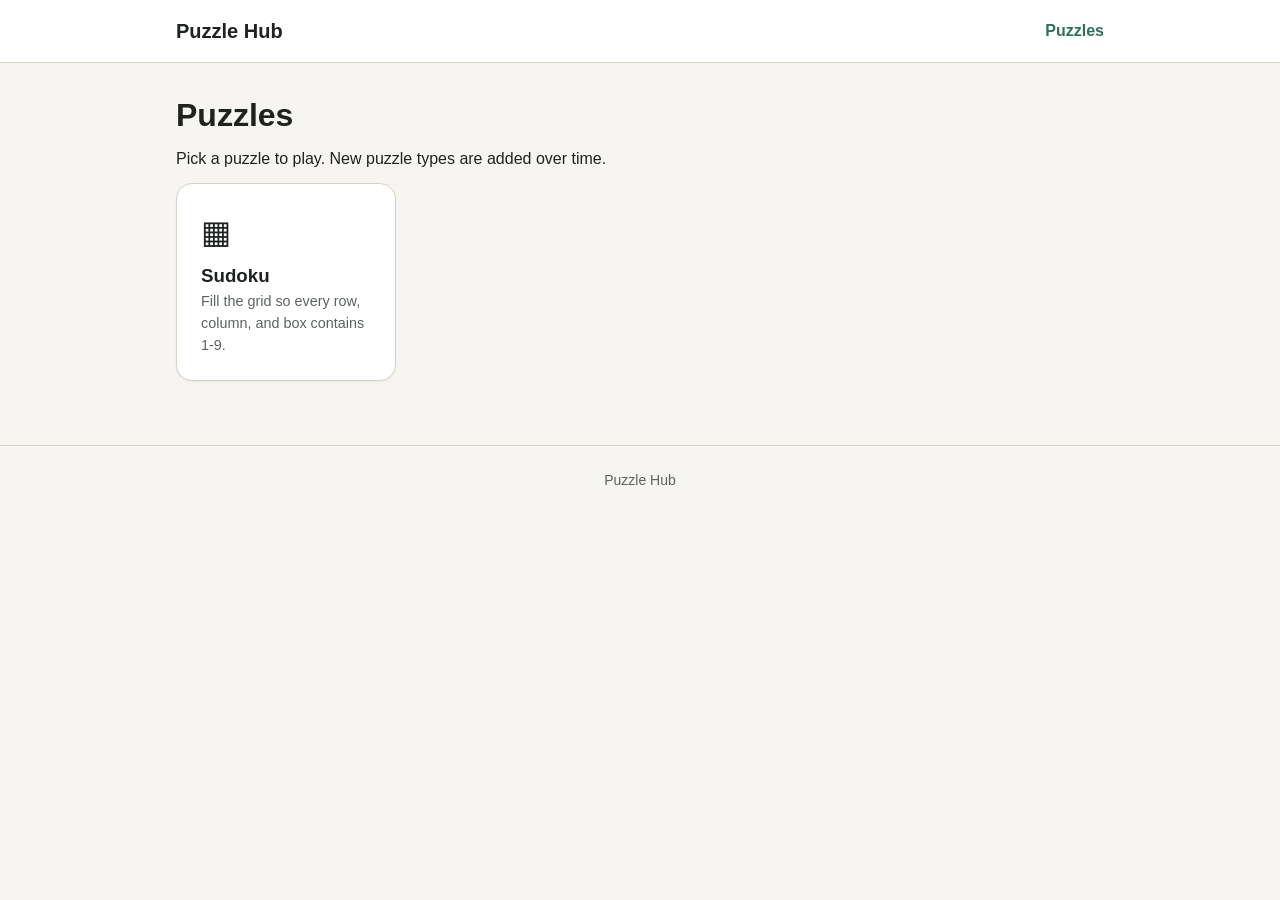
==== index.html @ 722d189b "Initial puzzle hub: sudoku generator, solver, and UI Static HTML/CSS/JS site with an extensible per-" ====
<!doctype html>
<html lang="en">
<head>
  <meta charset="utf-8" />
  <meta name="viewport" content="width=device-width, initial-scale=1" />
  <title>Puzzle Hub</title>
  <link rel="icon" type="image/svg+xml" href="favicon.svg" />
  <link rel="stylesheet" href="css/theme.css" />
  <link rel="stylesheet" href="css/base.css" />
  <link rel="stylesheet" href="css/components.css" />
</head>
<body>
  <header class="site-header">
    <div class="container">
      <a class="site-logo" href="index.html">Puzzle Hub</a>
      <nav class="site-nav" aria-label="Main navigation">
        <a href="index.html" aria-current="page">Puzzles</a>
      </nav>
    </div>
  </header>

  <main>
    <div class="container">
      <h1>Puzzles</h1>
      <p>Pick a puzzle to play. New puzzle types are added over time.</p>
      <div id="puzzle-grid" class="puzzle-grid"></div>
    </div>
  </main>

  <footer class="site-footer">
    <div class="container">Puzzle Hub</div>
  </footer>

  <script type="module" src="js/home.js"></script>
</body>
</html>
---- css/theme.css ----
:root {
  --color-bg: #f6f5f2;
  --color-surface: #ffffff;
  --color-surface-alt: #edeae3;
  --color-text: #1f2320;
  --color-text-muted: #5b6360;
  --color-border: #d8d3c8;
  --color-accent: #2f6f5e;
  --color-accent-hover: #255a4c;
  --color-accent-contrast: #ffffff;
  --color-danger: #b3402f;
  --color-success: #2f6f5e;
  --color-given: #1f2320;
  --color-user-entry: #2f6f5e;
  --color-hint: #a2672c;
  --color-conflict-bg: #f6d9d4;
  --color-conflict-text: #8a2f21;
  --color-selected-bg: #dcecE6;
  --color-peer-bg: #eef2ef;

  --radius-sm: 4px;
  --radius-md: 10px;
  --radius-lg: 16px;

  --space-1: 0.25rem;
  --space-2: 0.5rem;
  --space-3: 0.75rem;
  --space-4: 1rem;
  --space-6: 1.5rem;
  --space-8: 2rem;

  --font-body: -apple-system, BlinkMacSystemFont, "Segoe UI", Roboto, Helvetica, Arial, sans-serif;
  --font-mono: "SF Mono", Consolas, "Liberation Mono", Menlo, monospace;

  --shadow-sm: 0 1px 2px rgba(0, 0, 0, 0.06);
  --shadow-md: 0 4px 16px rgba(0, 0, 0, 0.08);
}

@media (prefers-color-scheme: dark) {
  :root {
    --color-bg: #16191a;
    --color-surface: #1f2426;
    --color-surface-alt: #262c2e;
    --color-text: #e9ecea;
    --color-text-muted: #9aa3a0;
    --color-border: #333a3c;
    --color-accent: #4fae93;
    --color-accent-hover: #6ec3aa;
    --color-accent-contrast: #0b1211;
    --color-danger: #e08272;
    --color-success: #4fae93;
    --color-given: #e9ecea;
    --color-user-entry: #4fae93;
    --color-hint: #d9a45c;
    --color-conflict-bg: #4a2a26;
    --color-conflict-text: #f0b3a6;
    --color-selected-bg: #24413a;
    --color-peer-bg: #1d2726;

    --shadow-sm: 0 1px 2px rgba(0, 0, 0, 0.3);
    --shadow-md: 0 4px 16px rgba(0, 0, 0, 0.4);
  }
}
---- css/base.css ----
*,
*::before,
*::after {
  box-sizing: border-box;
}

html,
body {
  margin: 0;
  padding: 0;
}

body {
  background: var(--color-bg);
  color: var(--color-text);
  font-family: var(--font-body);
  line-height: 1.5;
  min-height: 100vh;
}

h1,
h2,
h3 {
  line-height: 1.25;
  margin: 0 0 var(--space-3);
}

p {
  margin: 0 0 var(--space-3);
}

a {
  color: var(--color-accent);
}

a:hover {
  color: var(--color-accent-hover);
}

button {
  font-family: inherit;
}

.container {
  max-width: 960px;
  margin: 0 auto;
  padding: 0 var(--space-4);
}

.visually-hidden {
  position: absolute;
  width: 1px;
  height: 1px;
  padding: 0;
  margin: -1px;
  overflow: hidden;
  clip: rect(0, 0, 0, 0);
  white-space: nowrap;
  border: 0;
}

:focus-visible {
  outline: 3px solid var(--color-accent);
  outline-offset: 2px;
}
---- css/components.css ----
/* Site header / nav */
.site-header {
  border-bottom: 1px solid var(--color-border);
  background: var(--color-surface);
}

.site-header .container {
  display: flex;
  align-items: center;
  justify-content: space-between;
  padding-top: var(--space-4);
  padding-bottom: var(--space-4);
}

.site-logo {
  font-size: 1.25rem;
  font-weight: 700;
  text-decoration: none;
  color: var(--color-text);
}

.site-logo:hover {
  color: var(--color-text);
}

.site-nav {
  display: flex;
  gap: var(--space-4);
}

.site-nav a {
  text-decoration: none;
  color: var(--color-text-muted);
  font-weight: 600;
}

.site-nav a:hover,
.site-nav a[aria-current="page"] {
  color: var(--color-accent);
}

/* Footer */
.site-footer {
  border-top: 1px solid var(--color-border);
  margin-top: var(--space-8);
  padding: var(--space-6) 0;
  color: var(--color-text-muted);
  font-size: 0.875rem;
  text-align: center;
}

/* Main content spacing */
main {
  padding: var(--space-8) 0;
}

/* Puzzle card grid (hub page) */
.puzzle-grid {
  display: grid;
  grid-template-columns: repeat(auto-fill, minmax(220px, 1fr));
  gap: var(--space-4);
}

.puzzle-card {
  display: block;
  background: var(--color-surface);
  border: 1px solid var(--color-border);
  border-radius: var(--radius-lg);
  padding: var(--space-6);
  text-decoration: none;
  color: var(--color-text);
  box-shadow: var(--shadow-sm);
  transition: transform 0.15s ease, box-shadow 0.15s ease;
}

.puzzle-card:hover {
  transform: translateY(-2px);
  box-shadow: var(--shadow-md);
  color: var(--color-text);
}

.puzzle-card .puzzle-card-icon {
  font-size: 2rem;
  display: block;
  margin-bottom: var(--space-2);
}

.puzzle-card h3 {
  margin-bottom: var(--space-1);
}

.puzzle-card p {
  margin: 0;
  color: var(--color-text-muted);
  font-size: 0.9rem;
}

.puzzle-card.puzzle-card-disabled {
  opacity: 0.55;
  pointer-events: none;
}

/* Buttons */
.btn {
  display: inline-flex;
  align-items: center;
  gap: var(--space-2);
  border: 1px solid var(--color-border);
  background: var(--color-surface);
  color: var(--color-text);
  border-radius: var(--radius-md);
  padding: var(--space-2) var(--space-4);
  font-size: 0.95rem;
  font-weight: 600;
  cursor: pointer;
}

.btn:hover {
  border-color: var(--color-accent);
  color: var(--color-accent);
}

.btn-primary {
  background: var(--color-accent);
  border-color: var(--color-accent);
  color: var(--color-accent-contrast);
}

.btn-primary:hover {
  background: var(--color-accent-hover);
  border-color: var(--color-accent-hover);
  color: var(--color-accent-contrast);
}

.btn:disabled {
  opacity: 0.5;
  cursor: not-allowed;
}

.btn-group {
  display: flex;
  flex-wrap: wrap;
  gap: var(--space-2);
}

/* Modal */
.modal-backdrop {
  position: fixed;
  inset: 0;
  background: rgba(0, 0, 0, 0.45);
  display: flex;
  align-items: center;
  justify-content: center;
  padding: var(--space-4);
  z-index: 100;
}

.modal-backdrop[hidden] {
  display: none;
}

.modal {
  background: var(--color-surface);
  border-radius: var(--radius-lg);
  padding: var(--space-6);
  max-width: 360px;
  width: 100%;
  box-shadow: var(--shadow-md);
  text-align: center;
}

.modal h2 {
  margin-top: 0;
}
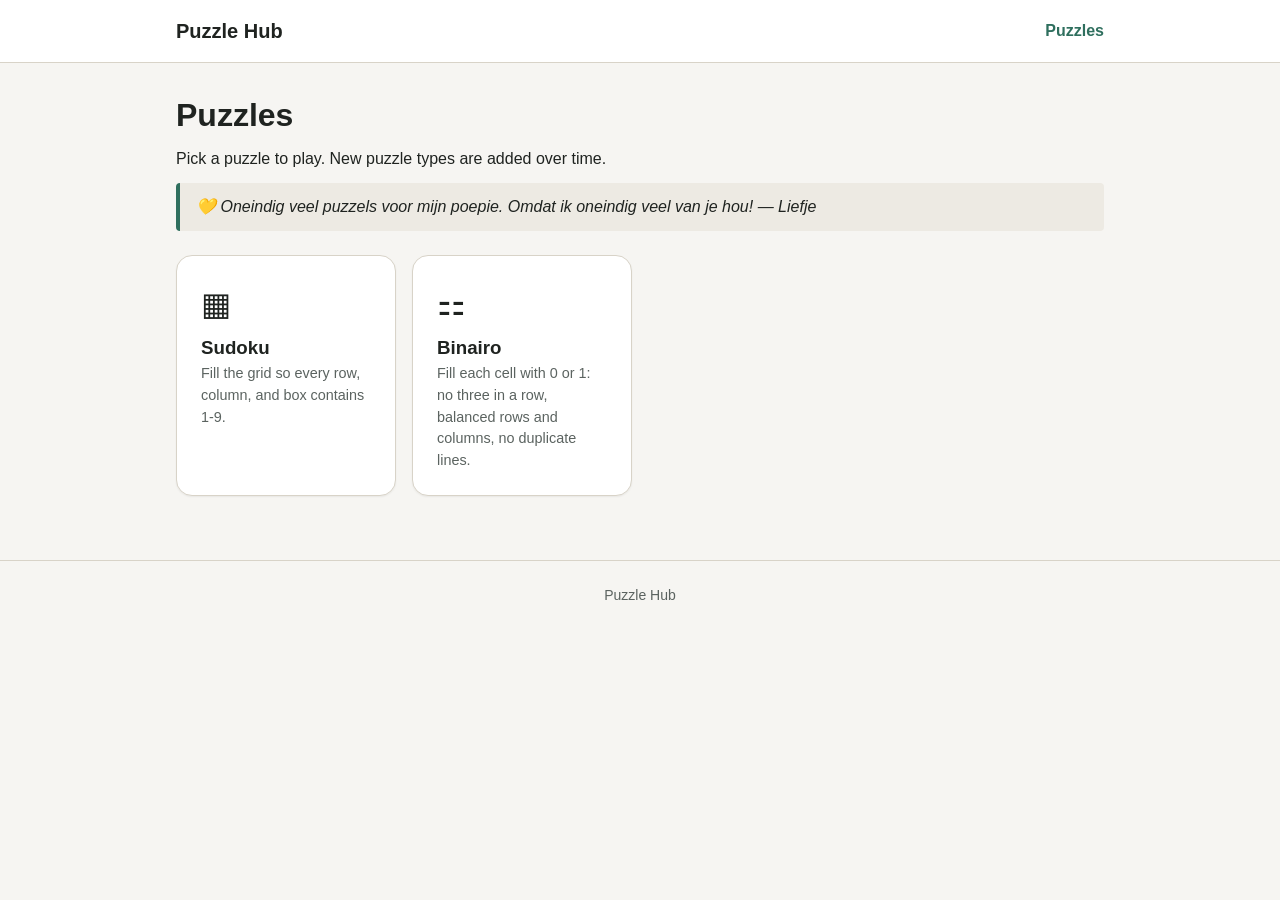
==== commit e1f949e2: "Add a personal note to the home page Co-Authored-By: Claude Sonnet 5 <noreply@anthropic.com>" ====
--- a/index.html
+++ b/index.html
@@ -23,6 +23,7 @@
     <div class="container">
       <h1>Puzzles</h1>
       <p>Pick a puzzle to play. New puzzle types are added over time.</p>
+      <p class="love-note">💛 Oneindig veel puzzels voor mijn poepie. Omdat ik oneindig veel van je hou! — Liefje</p>
       <div id="puzzle-grid" class="puzzle-grid"></div>
     </div>
   </main>
--- a/css/components.css
+++ b/css/components.css
@@ -54,6 +54,17 @@
   padding: var(--space-8) 0;
 }
 
+/* Home page note */
+.love-note {
+  background: var(--color-surface-alt);
+  border-left: 4px solid var(--color-accent);
+  border-radius: var(--radius-sm);
+  padding: var(--space-3) var(--space-4);
+  margin-bottom: var(--space-6);
+  color: var(--color-text);
+  font-style: italic;
+}
+
 /* Puzzle card grid (hub page) */
 .puzzle-grid {
   display: grid;
@@ -98,6 +109,38 @@
 .puzzle-card.puzzle-card-disabled {
   opacity: 0.55;
   pointer-events: none;
+}
+
+/* Puzzle play-page toolbar/stats/actions (shared across puzzle types) */
+.puzzle-toolbar {
+  display: flex;
+  flex-wrap: wrap;
+  align-items: center;
+  gap: var(--space-3);
+  margin-bottom: var(--space-4);
+}
+
+.puzzle-toolbar select {
+  font-family: inherit;
+  font-size: 0.95rem;
+  padding: var(--space-2) var(--space-3);
+  border-radius: var(--radius-md);
+  border: 1px solid var(--color-border);
+  background: var(--color-surface);
+  color: var(--color-text);
+}
+
+.puzzle-stats {
+  display: flex;
+  gap: var(--space-6);
+  margin-bottom: var(--space-4);
+  color: var(--color-text-muted);
+  font-variant-numeric: tabular-nums;
+}
+
+.puzzle-actions {
+  justify-content: center;
+  margin-top: var(--space-6);
 }
 
 /* Buttons */
